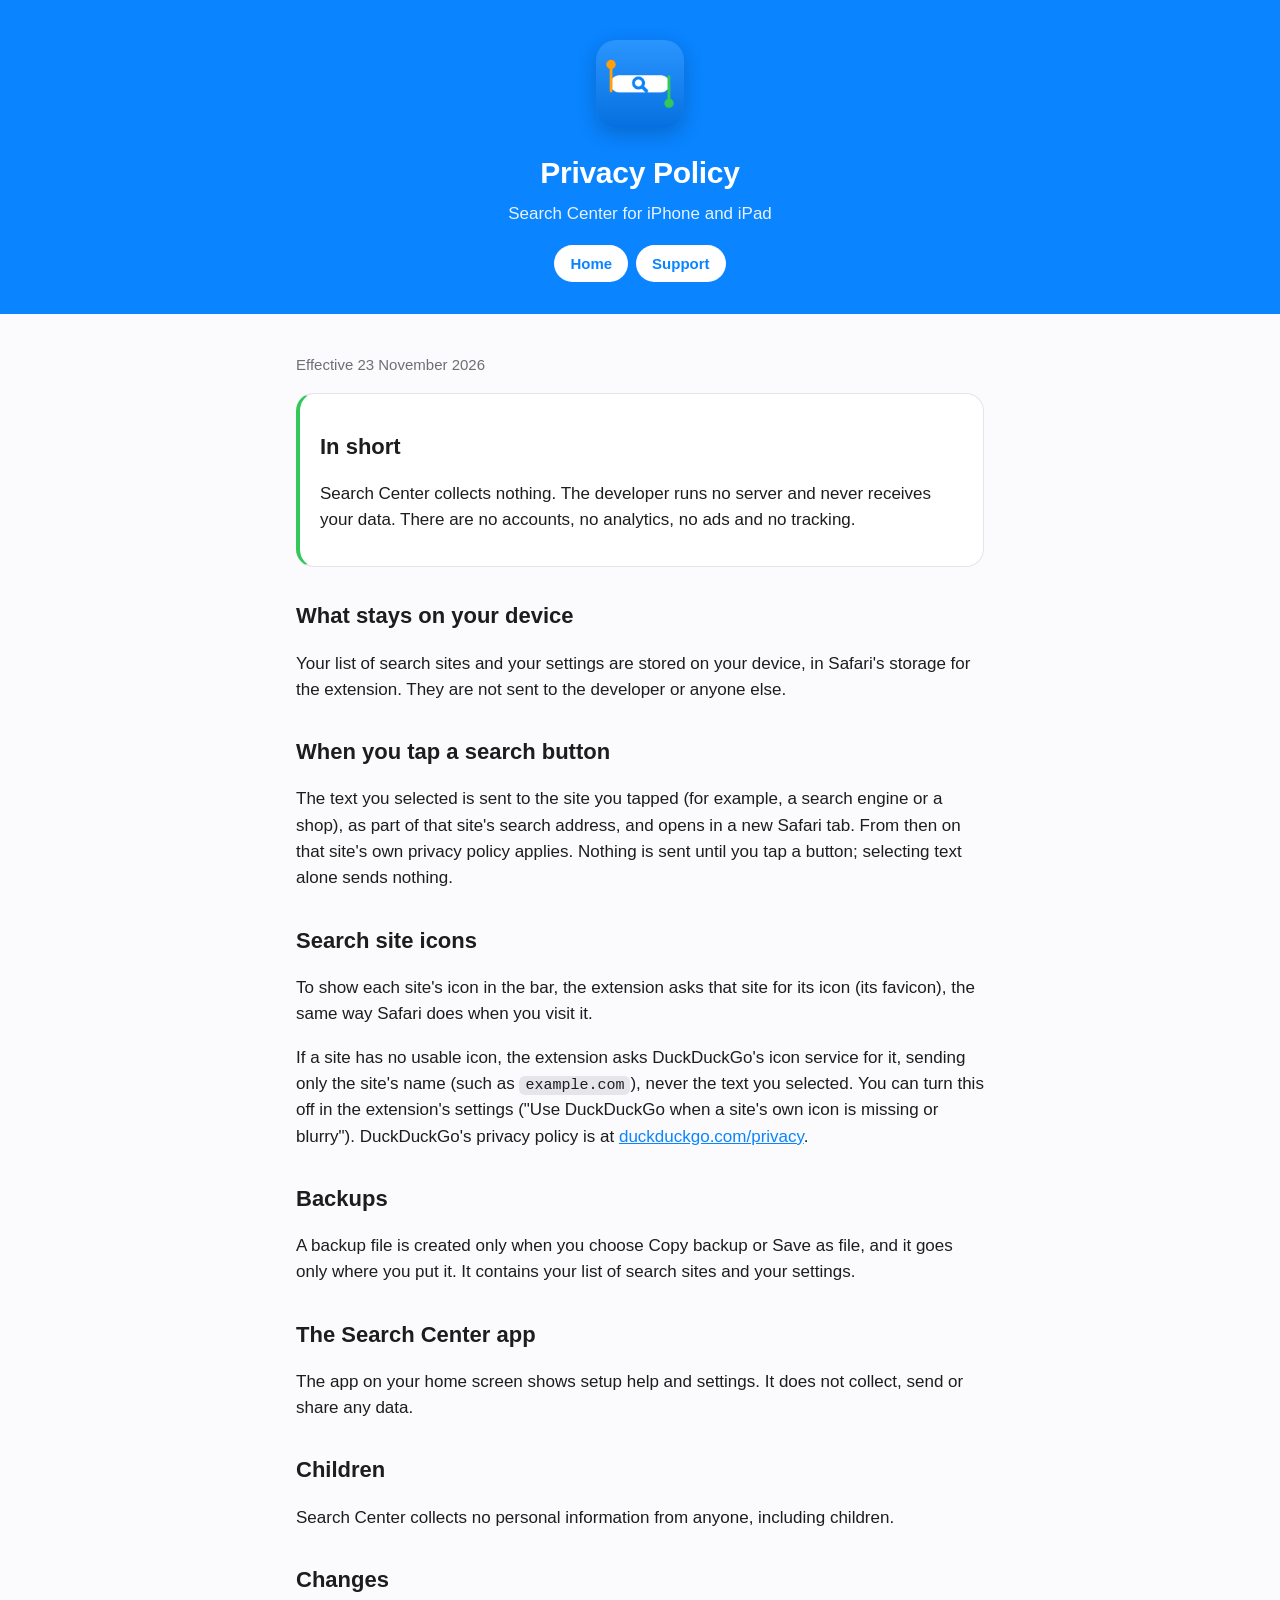
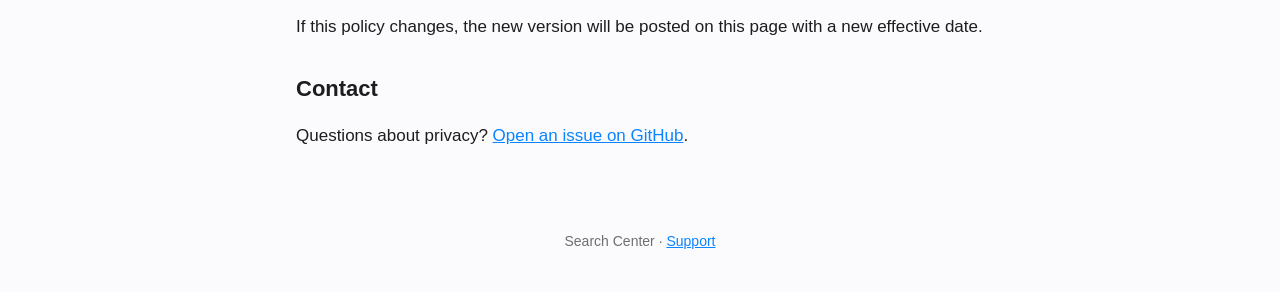
==== privacy/index.html @ 632d0526 "Support site, privacy policy and issue templates Co-Authored-By: Claude Opus 5.5 <noreply@anthropic." ====
<!doctype html>
<html lang="en">
<head>
<meta charset="utf-8">
<meta name="viewport" content="width=device-width, initial-scale=1">
<title>Privacy Policy · Search Center</title>
<link rel="icon" href="../icon.png">
<link rel="stylesheet" href="../style.css">
</head>
<body>
<header>
  <img src="../icon.png" alt="">
  <h1>Privacy Policy</h1>
  <p>Search Center for iPhone and iPad</p>
  <nav><a href="../">Home</a><a href="../support/">Support</a></nav>
</header>
<main>
  <p class="meta">Effective 23 November 2026</p>

  <div class="card summary">
    <h2>In short</h2>
    <p>Search Center collects nothing. The developer runs no server and never receives your data. There are no accounts, no analytics, no ads and no tracking.</p>
  </div>

  <h2>What stays on your device</h2>
  <p>Your list of search sites and your settings are stored on your device, in Safari's storage for the extension. They are not sent to the developer or anyone else.</p>

  <h2>When you tap a search button</h2>
  <p>The text you selected is sent to the site you tapped (for example, a search engine or a shop), as part of that site's search address, and opens in a new Safari tab. From then on that site's own privacy policy applies. Nothing is sent until you tap a button; selecting text alone sends nothing.</p>

  <h2>Search site icons</h2>
  <p>To show each site's icon in the bar, the extension asks that site for its icon (its favicon), the same way Safari does when you visit it.</p>
  <p>If a site has no usable icon, the extension asks DuckDuckGo's icon service for it, sending only the site's name (such as <code>example.com</code>), never the text you selected. You can turn this off in the extension's settings ("Use DuckDuckGo when a site's own icon is missing or blurry"). DuckDuckGo's privacy policy is at <a href="https://duckduckgo.com/privacy">duckduckgo.com/privacy</a>.</p>

  <h2>Backups</h2>
  <p>A backup file is created only when you choose Copy backup or Save as file, and it goes only where you put it. It contains your list of search sites and your settings.</p>

  <h2>The Search Center app</h2>
  <p>The app on your home screen shows setup help and settings. It does not collect, send or share any data.</p>

  <h2>Children</h2>
  <p>Search Center collects no personal information from anyone, including children.</p>

  <h2>Changes</h2>
  <p>If this policy changes, the new version will be posted on this page with a new effective date.</p>

  <h2>Contact</h2>
  <p>Questions about privacy? <a href="https://github.com/NurvX/search-center/issues/new/choose">Open an issue on GitHub</a>.</p>
</main>
<footer>Search Center · <a href="../support/">Support</a></footer>
</body>
</html>
---- style.css ----
:root {
  color-scheme: light dark;
  --blue: #0a84ff;
  --orange: #ff9f0a;
  --green: #34c759;
  --bg: #fbfbfd;
  --card: #ffffff;
  --ink: #1d1d1f;
  --sub: #6e6e73;
  --line: #e5e5ea;
}
@media (prefers-color-scheme: dark) {
  :root { --bg: #000; --card: #1c1c1e; --ink: #f5f5f7; --sub: #98989d; --line: #2c2c2e; }
}
* { box-sizing: border-box; }
body {
  margin: 0;
  background: var(--bg);
  color: var(--ink);
  font: 17px/1.55 -apple-system, BlinkMacSystemFont, "SF Pro Text", "Helvetica Neue", Arial, sans-serif;
}
header {
  background: var(--blue);
  color: #fff;
  padding: 40px 16px 32px;
  text-align: center;
}
header img { width: 88px; height: 88px; border-radius: 20px; box-shadow: 0 6px 20px rgba(0, 0, 0, .2); }
header h1 { margin: 14px 0 4px; font-size: 30px; letter-spacing: -.3px; }
header p { margin: 0; opacity: .9; }
nav { display: flex; gap: 8px; justify-content: center; margin-top: 18px; flex-wrap: wrap; }
nav a {
  color: var(--blue);
  background: #fff;
  border-radius: 999px;
  padding: 7px 16px;
  font-weight: 600;
  text-decoration: none;
  font-size: 15px;
}
main { max-width: 720px; margin: 0 auto; padding: 24px 16px 64px; }
h2 { font-size: 22px; margin: 32px 0 8px; }
h3 { font-size: 18px; margin: 24px 0 4px; }
a { color: var(--blue); }
.card { background: var(--card); border-radius: 18px; padding: 4px 20px 16px; margin-top: 16px; border: 1px solid var(--line); }
.summary { border-left: 4px solid var(--green); }
.meta { color: var(--sub); font-size: 15px; }
code { background: var(--line); border-radius: 6px; padding: 1px 6px; font-size: 15px; }
ol li, ul li { margin: 4px 0; }
footer { text-align: center; color: var(--sub); font-size: 14px; padding: 0 16px 40px; }
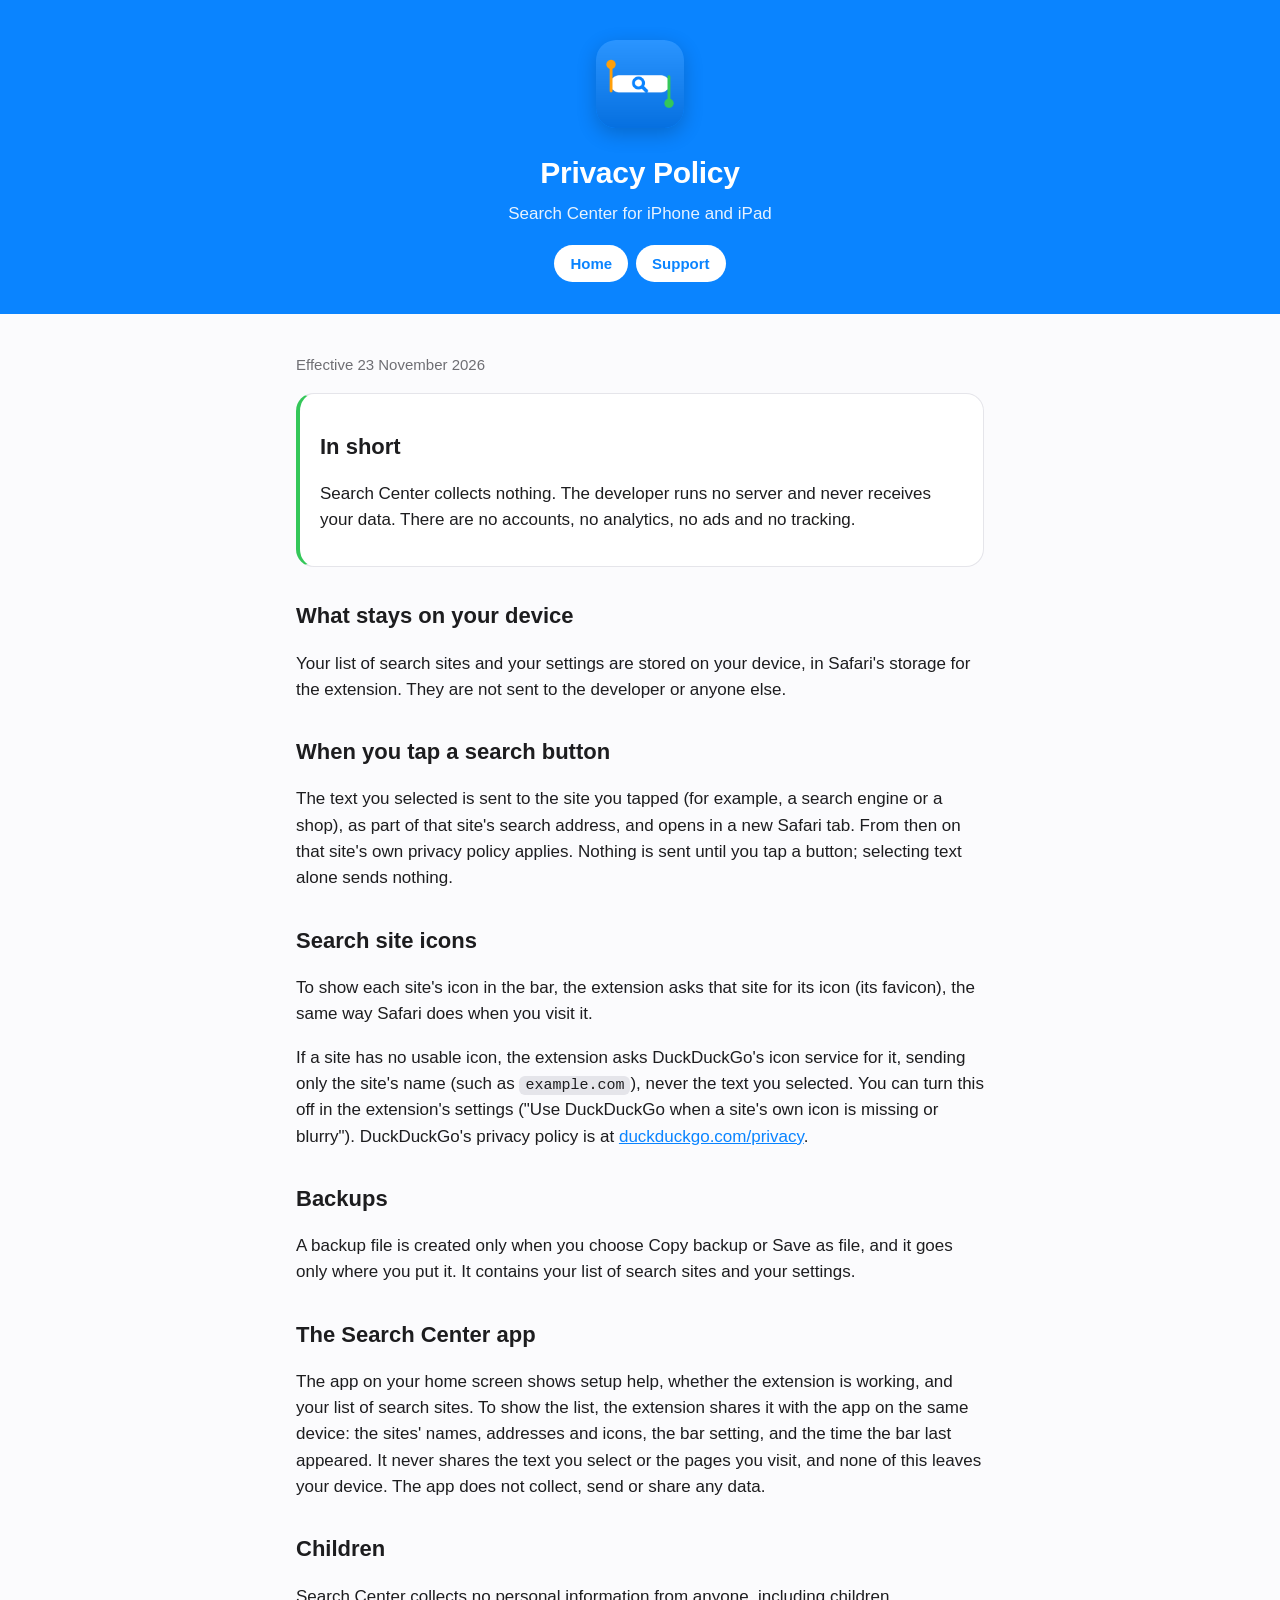
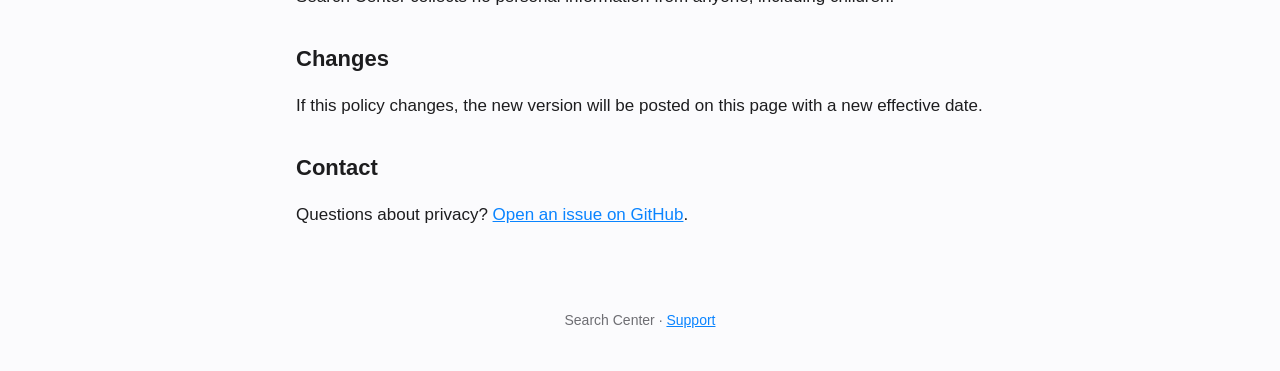
==== commit 927b2252: "Add Try it page; privacy policy covers the app's read-only list Co-Authored-By: Claude Opus 5.5 <nor" ====
--- a/privacy/index.html
+++ b/privacy/index.html
@@ -36,7 +36,7 @@
   <p>A backup file is created only when you choose Copy backup or Save as file, and it goes only where you put it. It contains your list of search sites and your settings.</p>
 
   <h2>The Search Center app</h2>
-  <p>The app on your home screen shows setup help and settings. It does not collect, send or share any data.</p>
+  <p>The app on your home screen shows setup help, whether the extension is working, and your list of search sites. To show the list, the extension shares it with the app on the same device: the sites' names, addresses and icons, the bar setting, and the time the bar last appeared. It never shares the text you select or the pages you visit, and none of this leaves your device. The app does not collect, send or share any data.</p>
 
   <h2>Children</h2>
   <p>Search Center collects no personal information from anyone, including children.</p>
